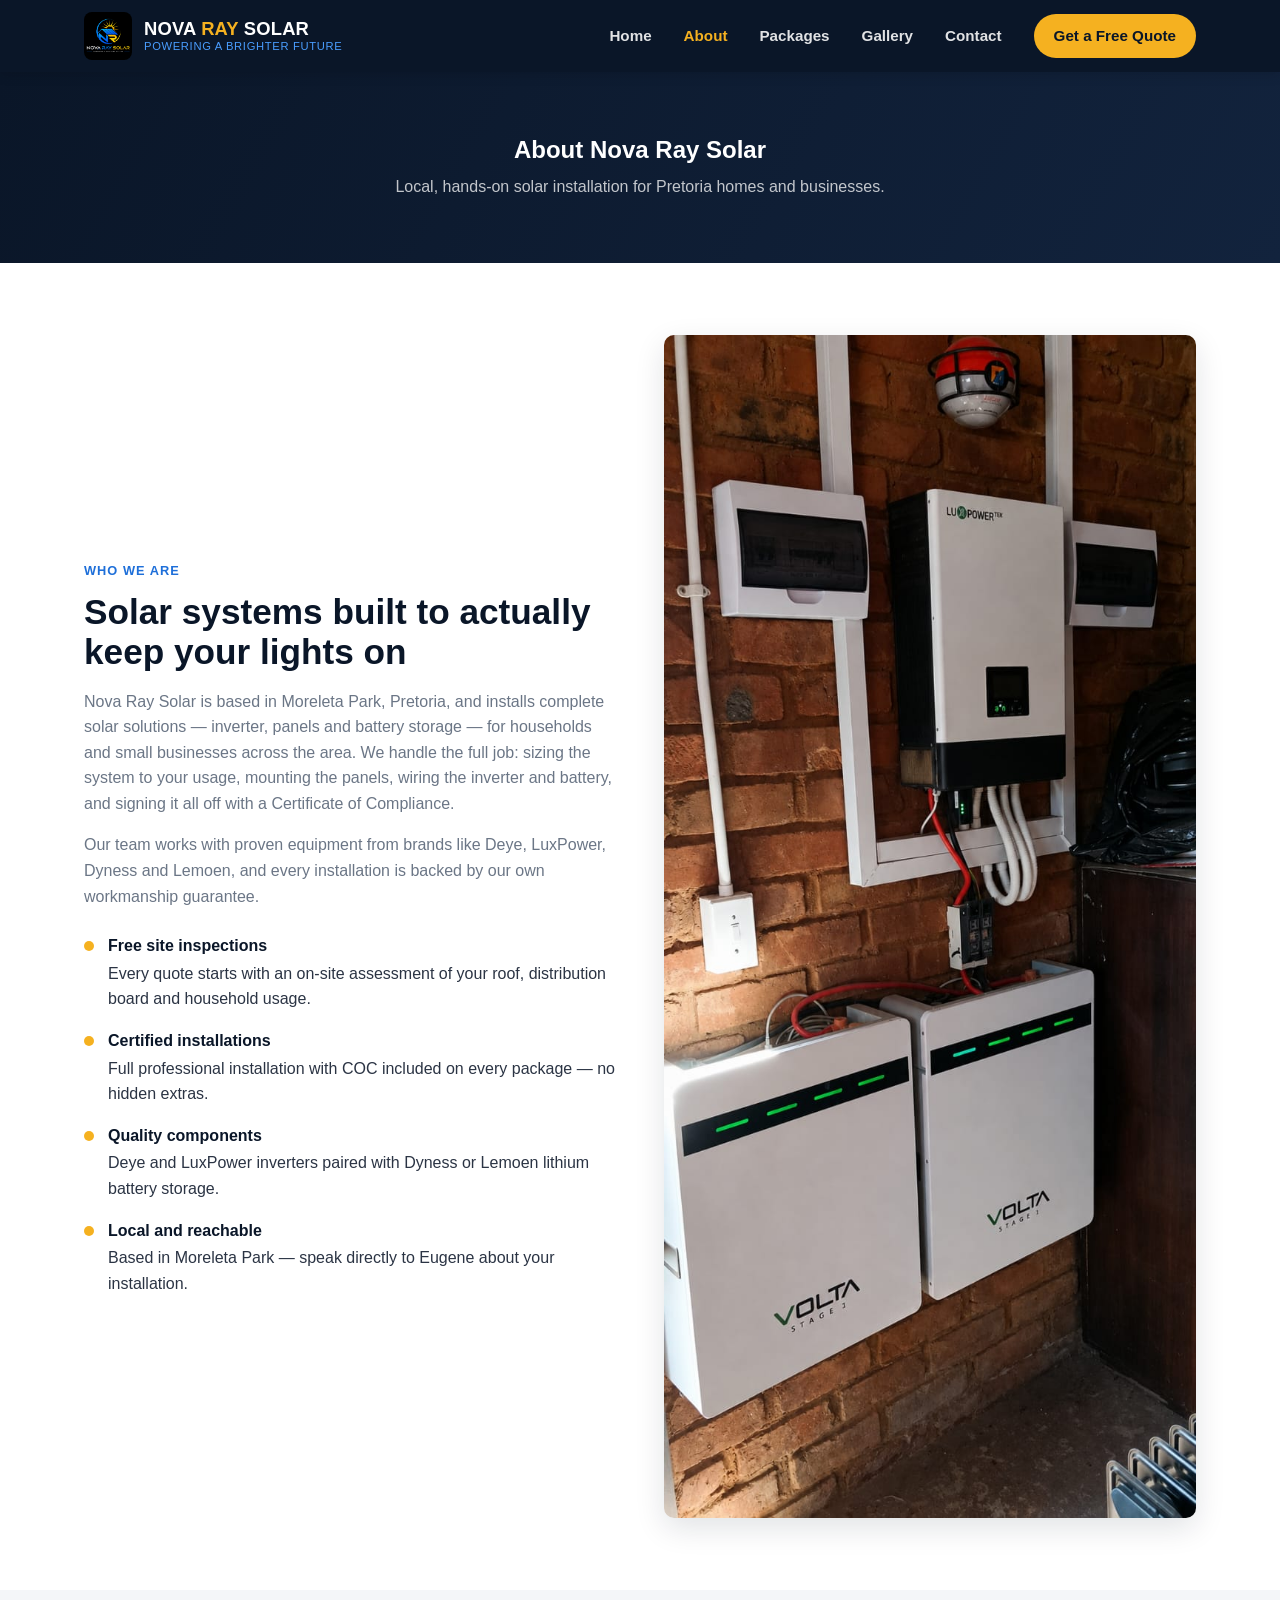
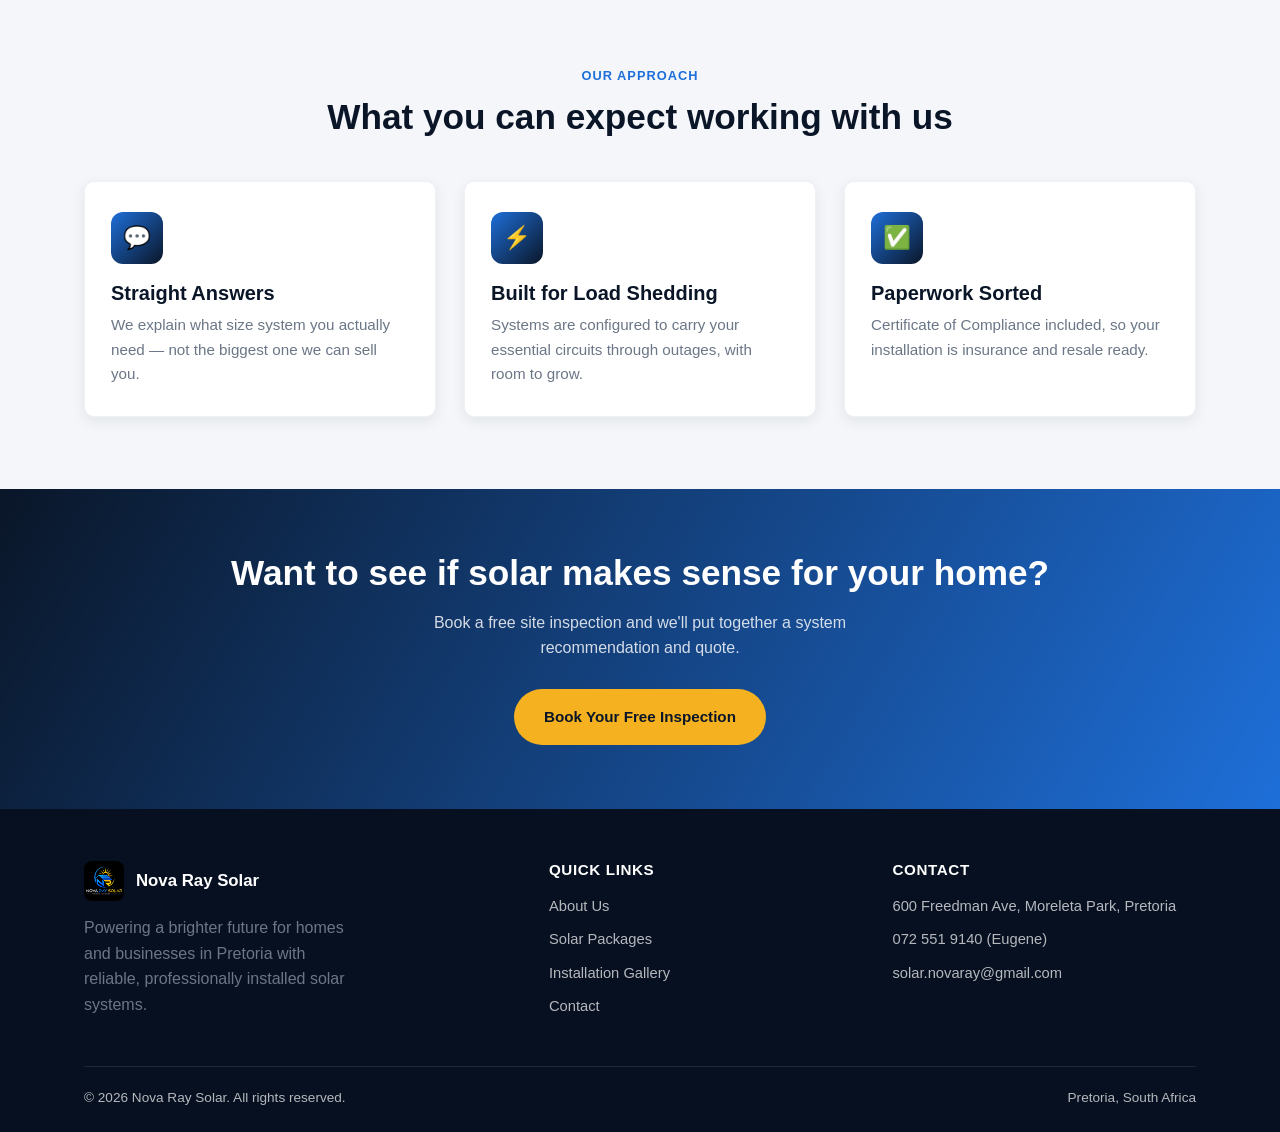
==== about.html @ 670e58b6 "Initial site build for Nova Ray Solar" ====
<!DOCTYPE html>
<html lang="en">
<head>
<meta charset="UTF-8">
<meta name="viewport" content="width=device-width, initial-scale=1.0">
<title>About Us | Nova Ray Solar</title>
<meta name="description" content="Nova Ray Solar is a Pretoria-based solar installation company delivering complete, professionally fitted solar solutions with a Certificate of Compliance included.">
<link rel="stylesheet" href="css/styles.css">
</head>
<body>

<header class="site-header">
  <div class="container header-inner">
    <a href="index.html" class="brand">
      <img src="images/logo.jpeg" alt="Nova Ray Solar logo">
      <div class="brand-text">
        <span class="name">NOVA <span>RAY</span> SOLAR</span>
        <span class="tagline">Powering a Brighter Future</span>
      </div>
    </a>
    <nav class="nav-links">
      <a href="index.html">Home</a>
      <a href="about.html" class="active">About</a>
      <a href="packages.html">Packages</a>
      <a href="gallery.html">Gallery</a>
      <a href="contact.html">Contact</a>
      <a href="contact.html" class="nav-cta">Get a Free Quote</a>
    </nav>
    <button class="nav-toggle" aria-label="Toggle menu"><span></span><span></span><span></span></button>
  </div>
</header>

<section class="page-hero">
  <div class="container">
    <h1>About Nova Ray Solar</h1>
    <p>Local, hands-on solar installation for Pretoria homes and businesses.</p>
  </div>
</section>

<section class="section">
  <div class="container about-grid">
    <div>
      <span class="eyebrow">Who We Are</span>
      <h2>Solar systems built to actually keep your lights on</h2>
      <p>Nova Ray Solar is based in Moreleta Park, Pretoria, and installs complete solar solutions — inverter, panels and battery storage — for households and small businesses across the area. We handle the full job: sizing the system to your usage, mounting the panels, wiring the inverter and battery, and signing it all off with a Certificate of Compliance.</p>
      <p><!-- PLACEHOLDER: confirm exact founding year / years of combined installer experience for this paragraph --> Our team works with proven equipment from brands like Deye, LuxPower, Dyness and Lemoen, and every installation is backed by our own workmanship guarantee.</p>
      <ul class="value-list">
        <li>
          <span class="dot"></span>
          <div><strong>Free site inspections</strong>Every quote starts with an on-site assessment of your roof, distribution board and household usage.</div>
        </li>
        <li>
          <span class="dot"></span>
          <div><strong>Certified installations</strong>Full professional installation with COC included on every package — no hidden extras.</div>
        </li>
        <li>
          <span class="dot"></span>
          <div><strong>Quality components</strong>Deye and LuxPower inverters paired with Dyness or Lemoen lithium battery storage.</div>
        </li>
        <li>
          <span class="dot"></span>
          <div><strong>Local and reachable</strong>Based in Moreleta Park — speak directly to Eugene about your installation.</div>
        </li>
      </ul>
    </div>
    <div>
      <img src="images/gallery/install-13.jpeg" alt="Inverter and Volta battery installation by Nova Ray Solar">
    </div>
  </div>
</section>

<section class="section section-alt">
  <div class="container">
    <div class="section-head">
      <span class="eyebrow">Our Approach</span>
      <h2>What you can expect working with us</h2>
    </div>
    <div class="feature-grid">
      <div class="feature-card">
        <div class="feature-icon">&#128172;</div>
        <h3>Straight Answers</h3>
        <p>We explain what size system you actually need — not the biggest one we can sell you.</p>
      </div>
      <div class="feature-card">
        <div class="feature-icon">&#9889;</div>
        <h3>Built for Load Shedding</h3>
        <p>Systems are configured to carry your essential circuits through outages, with room to grow.</p>
      </div>
      <div class="feature-card">
        <div class="feature-icon">&#9989;</div>
        <h3>Paperwork Sorted</h3>
        <p>Certificate of Compliance included, so your installation is insurance and resale ready.</p>
      </div>
    </div>
  </div>
</section>

<section class="cta-band">
  <div class="container">
    <h2>Want to see if solar makes sense for your home?</h2>
    <p>Book a free site inspection and we'll put together a system recommendation and quote.</p>
    <a href="contact.html" class="btn btn-primary">Book Your Free Inspection</a>
  </div>
</section>

<footer class="site-footer">
  <div class="container">
    <div class="footer-grid">
      <div>
        <div class="footer-brand">
          <img src="images/logo.jpeg" alt="Nova Ray Solar logo">
          <span>Nova Ray Solar</span>
        </div>
        <p style="max-width:280px;">Powering a brighter future for homes and businesses in Pretoria with reliable, professionally installed solar systems.</p>
      </div>
      <div>
        <h4>Quick Links</h4>
        <ul>
          <li><a href="about.html">About Us</a></li>
          <li><a href="packages.html">Solar Packages</a></li>
          <li><a href="gallery.html">Installation Gallery</a></li>
          <li><a href="contact.html">Contact</a></li>
        </ul>
      </div>
      <div>
        <h4>Contact</h4>
        <ul>
          <li>600 Freedman Ave, Moreleta Park, Pretoria</li>
          <li><a href="tel:+27725519140">072 551 9140 (Eugene)</a></li>
          <li><a href="mailto:solar.novaray@gmail.com">solar.novaray@gmail.com</a></li>
        </ul>
      </div>
    </div>
    <div class="footer-bottom">
      <span>&copy; <span id="year"></span> Nova Ray Solar. All rights reserved.</span>
      <span>Pretoria, South Africa</span>
    </div>
  </div>
</footer>

<script src="js/main.js"></script>
</body>
</html>
---- css/styles.css ----
/* Nova Ray Solar — site styles */

:root {
  --navy: #0a1628;
  --navy-light: #12233d;
  --blue: #1e6fd9;
  --blue-light: #4a9eff;
  --gold: #f5b120;
  --white: #ffffff;
  --gray-light: #f4f6f9;
  --gray: #6b7686;
  --gray-dark: #2b3444;
  --radius: 10px;
  --shadow: 0 10px 30px rgba(10, 22, 40, 0.12);
  --shadow-sm: 0 4px 14px rgba(10, 22, 40, 0.08);
}

* { box-sizing: border-box; }

html { scroll-behavior: smooth; }

body {
  margin: 0;
  font-family: "Segoe UI", -apple-system, BlinkMacSystemFont, Roboto, Helvetica, Arial, sans-serif;
  color: var(--gray-dark);
  background: var(--white);
  line-height: 1.6;
}

img { max-width: 100%; display: block; }

a { color: inherit; text-decoration: none; }

.container {
  max-width: 1160px;
  margin: 0 auto;
  padding: 0 24px;
}

h1, h2, h3, h4 {
  font-family: "Segoe UI", Roboto, Helvetica, Arial, sans-serif;
  font-weight: 800;
  line-height: 1.15;
  color: var(--navy);
  margin: 0 0 16px;
}

h2 { font-size: clamp(1.6rem, 3vw, 2.2rem); }
h3 { font-size: 1.25rem; }

p { margin: 0 0 16px; color: var(--gray); }

.section { padding: 72px 0; }
.section-alt { background: var(--gray-light); }

.eyebrow {
  display: inline-block;
  font-size: 0.8rem;
  font-weight: 700;
  letter-spacing: 0.08em;
  text-transform: uppercase;
  color: var(--blue);
  margin-bottom: 10px;
}

.section-head {
  max-width: 640px;
  margin: 0 auto 44px;
  text-align: center;
}

.section-head p { margin: 0; }

/* Buttons */
.btn {
  display: inline-flex;
  align-items: center;
  gap: 8px;
  padding: 14px 28px;
  border-radius: 999px;
  font-weight: 700;
  font-size: 0.95rem;
  border: 2px solid transparent;
  cursor: pointer;
  transition: transform 0.15s ease, box-shadow 0.15s ease, background 0.15s ease;
}

.btn-primary {
  background: var(--gold);
  color: var(--navy);
}
.btn-primary:hover { transform: translateY(-2px); box-shadow: 0 8px 20px rgba(245, 177, 32, 0.4); }

.btn-outline {
  background: transparent;
  border-color: rgba(255, 255, 255, 0.5);
  color: var(--white);
}
.btn-outline:hover { background: rgba(255, 255, 255, 0.12); }

.btn-dark-outline {
  background: transparent;
  border-color: var(--navy);
  color: var(--navy);
}
.btn-dark-outline:hover { background: var(--navy); color: var(--white); }

/* Header */
.site-header {
  position: sticky;
  top: 0;
  z-index: 100;
  background: var(--navy);
  box-shadow: 0 2px 12px rgba(0, 0, 0, 0.15);
}

.header-inner {
  display: flex;
  align-items: center;
  justify-content: space-between;
  padding: 12px 24px;
}

.brand {
  display: flex;
  align-items: center;
  gap: 12px;
}

.brand img {
  height: 48px;
  width: 48px;
  border-radius: 8px;
  object-fit: cover;
}

.brand-text {
  display: flex;
  flex-direction: column;
  line-height: 1.2;
}

.brand-text .name {
  font-weight: 800;
  font-size: 1.15rem;
  color: var(--white);
  letter-spacing: 0.01em;
}

.brand-text .name span { color: var(--gold); }

.brand-text .tagline {
  font-size: 0.7rem;
  letter-spacing: 0.06em;
  text-transform: uppercase;
  color: var(--blue-light);
}

.nav-links {
  display: flex;
  align-items: center;
  gap: 32px;
}

.nav-links a {
  color: var(--white);
  font-weight: 600;
  font-size: 0.95rem;
  opacity: 0.88;
  transition: opacity 0.15s ease, color 0.15s ease;
}

.nav-links a:hover,
.nav-links a.active { opacity: 1; color: var(--gold); }

.nav-cta {
  background: var(--gold);
  color: var(--navy) !important;
  padding: 10px 20px;
  border-radius: 999px;
  opacity: 1 !important;
}
.nav-cta:hover { color: var(--navy) !important; filter: brightness(1.05); }

.nav-toggle {
  display: none;
  flex-direction: column;
  gap: 5px;
  background: none;
  border: none;
  cursor: pointer;
  padding: 6px;
}
.nav-toggle span {
  width: 26px;
  height: 3px;
  background: var(--white);
  border-radius: 2px;
}

/* Hero */
.hero {
  background:
    linear-gradient(120deg, rgba(10, 22, 40, 0.92), rgba(10, 22, 40, 0.75)),
    linear-gradient(120deg, var(--navy), var(--navy-light));
  color: var(--white);
  padding: 90px 0 100px;
  position: relative;
  overflow: hidden;
}

.hero::after {
  content: "";
  position: absolute;
  right: -120px;
  top: -120px;
  width: 420px;
  height: 420px;
  background: radial-gradient(circle, rgba(245, 177, 32, 0.25), transparent 70%);
  border-radius: 50%;
}

.hero-inner {
  display: grid;
  grid-template-columns: 1.1fr 0.9fr;
  gap: 48px;
  align-items: center;
  position: relative;
}

.hero-eyebrow {
  display: inline-block;
  background: rgba(245, 177, 32, 0.15);
  border: 1px solid rgba(245, 177, 32, 0.4);
  color: var(--gold);
  padding: 6px 14px;
  border-radius: 999px;
  font-size: 0.78rem;
  font-weight: 700;
  letter-spacing: 0.06em;
  text-transform: uppercase;
  margin-bottom: 18px;
}

.hero h1 {
  color: var(--white);
  font-size: clamp(2.1rem, 4.2vw, 3.1rem);
  margin-bottom: 18px;
}

.hero h1 span { color: var(--gold); }

.hero p.lead {
  color: rgba(255, 255, 255, 0.82);
  font-size: 1.08rem;
  max-width: 480px;
}

.hero-actions {
  display: flex;
  gap: 16px;
  flex-wrap: wrap;
  margin-top: 8px;
}

.hero-photo {
  border-radius: var(--radius);
  overflow: hidden;
  box-shadow: var(--shadow);
  border: 4px solid rgba(255, 255, 255, 0.08);
}

.hero-stats {
  display: grid;
  grid-template-columns: repeat(3, 1fr);
  gap: 20px;
  margin-top: 48px;
  padding-top: 32px;
  border-top: 1px solid rgba(255, 255, 255, 0.15);
}

.hero-stats .stat-num {
  font-size: 1.8rem;
  font-weight: 800;
  color: var(--gold);
}

.hero-stats .stat-label {
  font-size: 0.82rem;
  color: rgba(255, 255, 255, 0.7);
  text-transform: uppercase;
  letter-spacing: 0.04em;
}

/* Feature grid */
.feature-grid {
  display: grid;
  grid-template-columns: repeat(3, 1fr);
  gap: 28px;
}

.feature-card {
  background: var(--white);
  border-radius: var(--radius);
  padding: 30px 26px;
  box-shadow: var(--shadow-sm);
  border: 1px solid #eef1f5;
}

.feature-icon {
  width: 52px;
  height: 52px;
  border-radius: 12px;
  background: linear-gradient(135deg, var(--blue), var(--navy));
  display: flex;
  align-items: center;
  justify-content: center;
  margin-bottom: 18px;
  color: var(--gold);
  font-size: 1.4rem;
}

.feature-card h3 { margin-bottom: 8px; }
.feature-card p { margin: 0; font-size: 0.95rem; }

/* Package cards */
.package-grid {
  display: grid;
  grid-template-columns: repeat(auto-fit, minmax(280px, 1fr));
  gap: 26px;
}

.package-card {
  background: var(--navy);
  color: var(--white);
  border-radius: var(--radius);
  padding: 32px 28px;
  box-shadow: var(--shadow);
  display: flex;
  flex-direction: column;
  position: relative;
  border: 1px solid rgba(255, 255, 255, 0.06);
}

.package-card.featured {
  border: 2px solid var(--gold);
}

.package-card.featured::before {
  content: "Most Popular";
  position: absolute;
  top: -13px;
  left: 28px;
  background: var(--gold);
  color: var(--navy);
  font-size: 0.7rem;
  font-weight: 800;
  letter-spacing: 0.04em;
  text-transform: uppercase;
  padding: 5px 12px;
  border-radius: 999px;
}

.package-name {
  font-size: 0.85rem;
  font-weight: 700;
  color: var(--blue-light);
  text-transform: uppercase;
  letter-spacing: 0.04em;
  margin-bottom: 6px;
}

.package-price {
  font-size: 2.1rem;
  font-weight: 800;
  color: var(--gold);
  margin-bottom: 4px;
}

.package-price small {
  font-size: 0.9rem;
  color: rgba(255, 255, 255, 0.6);
  font-weight: 600;
}

.package-sub {
  color: rgba(255, 255, 255, 0.65);
  font-size: 0.88rem;
  margin-bottom: 22px;
}

.package-list {
  list-style: none;
  padding: 0;
  margin: 0 0 26px;
  flex-grow: 1;
}

.package-list li {
  display: flex;
  align-items: flex-start;
  gap: 10px;
  padding: 8px 0;
  font-size: 0.93rem;
  color: rgba(255, 255, 255, 0.88);
  border-bottom: 1px solid rgba(255, 255, 255, 0.06);
}

.package-list li:last-child { border-bottom: none; }

.package-list li::before {
  content: "\2713";
  color: var(--gold);
  font-weight: 800;
  flex-shrink: 0;
}

.package-card .btn {
  width: 100%;
  justify-content: center;
}

.package-note {
  text-align: center;
  color: var(--gray);
  font-size: 0.9rem;
  margin-top: 32px;
}

/* Process steps */
.steps {
  display: grid;
  grid-template-columns: repeat(4, 1fr);
  gap: 24px;
}

.step {
  text-align: center;
  padding: 8px;
}

.step-num {
  width: 44px;
  height: 44px;
  border-radius: 50%;
  background: var(--navy);
  color: var(--gold);
  font-weight: 800;
  display: flex;
  align-items: center;
  justify-content: center;
  margin: 0 auto 16px;
}

.step h3 { font-size: 1.05rem; margin-bottom: 6px; }
.step p { font-size: 0.9rem; margin: 0; }

/* Gallery */
.gallery-grid {
  display: grid;
  grid-template-columns: repeat(auto-fit, minmax(240px, 1fr));
  gap: 18px;
}

.gallery-grid figure {
  margin: 0;
  border-radius: var(--radius);
  overflow: hidden;
  box-shadow: var(--shadow-sm);
  aspect-ratio: 4 / 3;
}

.gallery-grid img {
  width: 100%;
  height: 100%;
  object-fit: cover;
  transition: transform 0.3s ease;
}

.gallery-grid figure:hover img { transform: scale(1.06); }

/* About */
.about-grid {
  display: grid;
  grid-template-columns: 1fr 1fr;
  gap: 48px;
  align-items: center;
}

.about-grid img {
  border-radius: var(--radius);
  box-shadow: var(--shadow);
}

.value-list {
  list-style: none;
  padding: 0;
  margin: 24px 0 0;
  display: grid;
  gap: 16px;
}

.value-list li {
  display: flex;
  gap: 14px;
  align-items: flex-start;
}

.value-list .dot {
  width: 10px;
  height: 10px;
  border-radius: 50%;
  background: var(--gold);
  margin-top: 8px;
  flex-shrink: 0;
}

.value-list strong { color: var(--navy); display: block; margin-bottom: 2px; }

/* Contact */
.contact-grid {
  display: grid;
  grid-template-columns: 1fr 1fr;
  gap: 48px;
}

.contact-card {
  background: var(--navy);
  color: var(--white);
  border-radius: var(--radius);
  padding: 40px 34px;
}

.contact-card h3 { color: var(--white); }

.contact-item {
  display: flex;
  gap: 14px;
  align-items: flex-start;
  margin-bottom: 22px;
}

.contact-item .icon {
  width: 40px;
  height: 40px;
  border-radius: 10px;
  background: rgba(245, 177, 32, 0.15);
  color: var(--gold);
  display: flex;
  align-items: center;
  justify-content: center;
  flex-shrink: 0;
}

.contact-item a,
.contact-item span { color: rgba(255, 255, 255, 0.88); }

.contact-item strong { display: block; color: var(--white); margin-bottom: 2px; }

form {
  display: grid;
  gap: 16px;
}

.form-row {
  display: grid;
  grid-template-columns: 1fr 1fr;
  gap: 16px;
}

label {
  font-size: 0.85rem;
  font-weight: 700;
  color: var(--navy);
  margin-bottom: 6px;
  display: block;
}

input, select, textarea {
  width: 100%;
  padding: 12px 14px;
  border-radius: 8px;
  border: 1.5px solid #dde3ea;
  font-size: 0.95rem;
  font-family: inherit;
  color: var(--gray-dark);
}

input:focus, select:focus, textarea:focus {
  outline: none;
  border-color: var(--blue);
}

textarea { resize: vertical; min-height: 120px; }

.form-note {
  font-size: 0.82rem;
  color: var(--gray);
  margin: 0;
}

/* CTA band */
.cta-band {
  background: linear-gradient(120deg, var(--navy), var(--blue));
  color: var(--white);
  text-align: center;
  padding: 64px 0;
}

.cta-band h2 { color: var(--white); }
.cta-band p { color: rgba(255, 255, 255, 0.82); max-width: 520px; margin: 0 auto 28px; }

/* Footer */
.site-footer {
  background: #071021;
  color: rgba(255, 255, 255, 0.7);
  padding: 52px 0 24px;
}

.footer-grid {
  display: grid;
  grid-template-columns: 1.4fr 1fr 1fr;
  gap: 40px;
  padding-bottom: 32px;
  border-bottom: 1px solid rgba(255, 255, 255, 0.1);
}

.footer-brand { display: flex; gap: 12px; align-items: center; margin-bottom: 14px; }
.footer-brand img { height: 40px; width: 40px; border-radius: 8px; }
.footer-brand span { font-weight: 800; color: var(--white); font-size: 1.05rem; }

.site-footer h4 {
  color: var(--white);
  font-size: 0.95rem;
  text-transform: uppercase;
  letter-spacing: 0.04em;
  margin-bottom: 16px;
}

.site-footer ul { list-style: none; padding: 0; margin: 0; }
.site-footer li { margin-bottom: 10px; font-size: 0.92rem; }
.site-footer a:hover { color: var(--gold); }

.footer-bottom {
  padding-top: 20px;
  display: flex;
  justify-content: space-between;
  flex-wrap: wrap;
  gap: 10px;
  font-size: 0.85rem;
}

/* Page hero (inner pages) */
.page-hero {
  background: linear-gradient(120deg, var(--navy), var(--navy-light));
  color: var(--white);
  padding: 64px 0;
  text-align: center;
}
.page-hero h1 { color: var(--white); margin-bottom: 10px; }
.page-hero p { color: rgba(255, 255, 255, 0.75); max-width: 560px; margin: 0 auto; }

/* Responsive */
@media (max-width: 900px) {
  .hero-inner, .about-grid, .contact-grid { grid-template-columns: 1fr; }
  .feature-grid { grid-template-columns: 1fr 1fr; }
  .steps { grid-template-columns: 1fr 1fr; }
  .footer-grid { grid-template-columns: 1fr 1fr; }
  .hero-photo { order: -1; }
}

@media (max-width: 700px) {
  .nav-links {
    position: absolute;
    top: 100%;
    left: 0;
    right: 0;
    background: var(--navy);
    flex-direction: column;
    align-items: flex-start;
    padding: 20px 24px 28px;
    gap: 18px;
    display: none;
    box-shadow: var(--shadow);
  }
  .nav-links.open { display: flex; }
  .nav-toggle { display: flex; }
  .feature-grid { grid-template-columns: 1fr; }
  .steps { grid-template-columns: 1fr; }
  .footer-grid { grid-template-columns: 1fr; }
  .hero-stats { grid-template-columns: 1fr; gap: 14px; }
  .form-row { grid-template-columns: 1fr; }
}
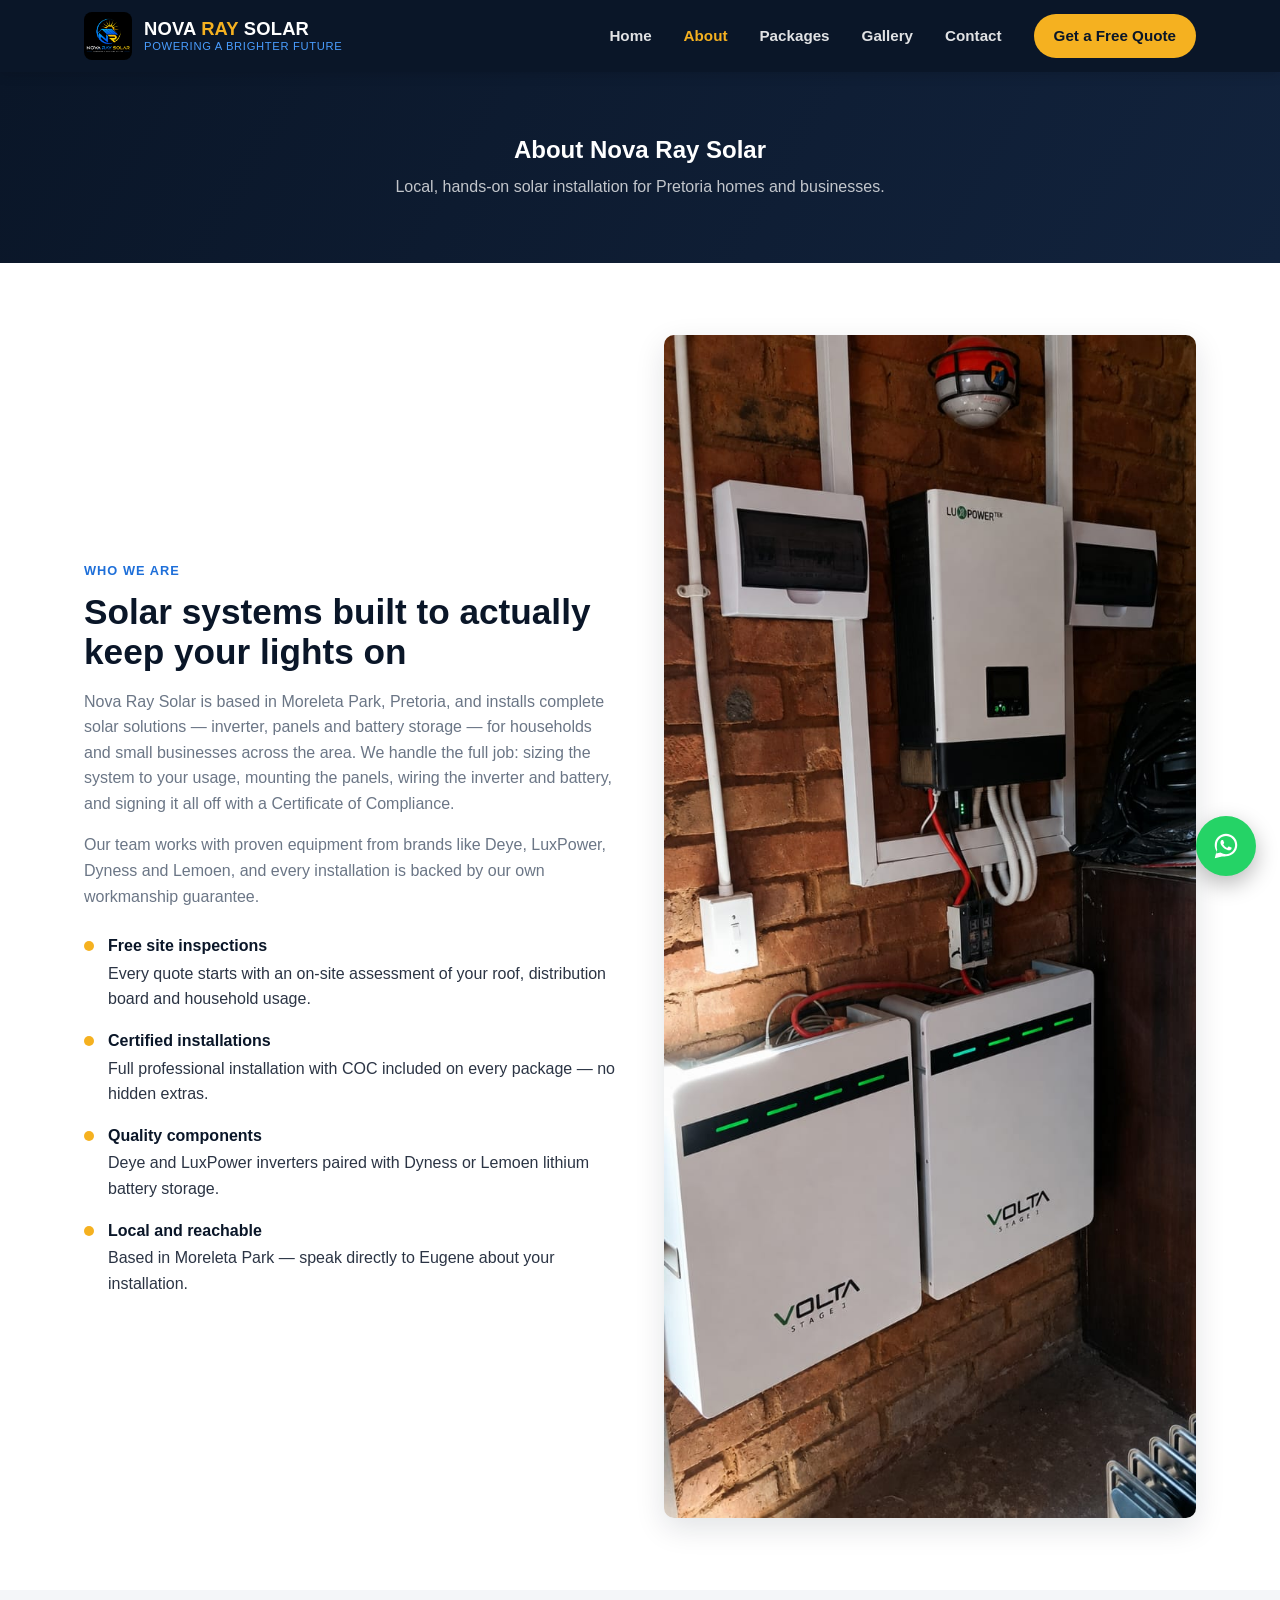
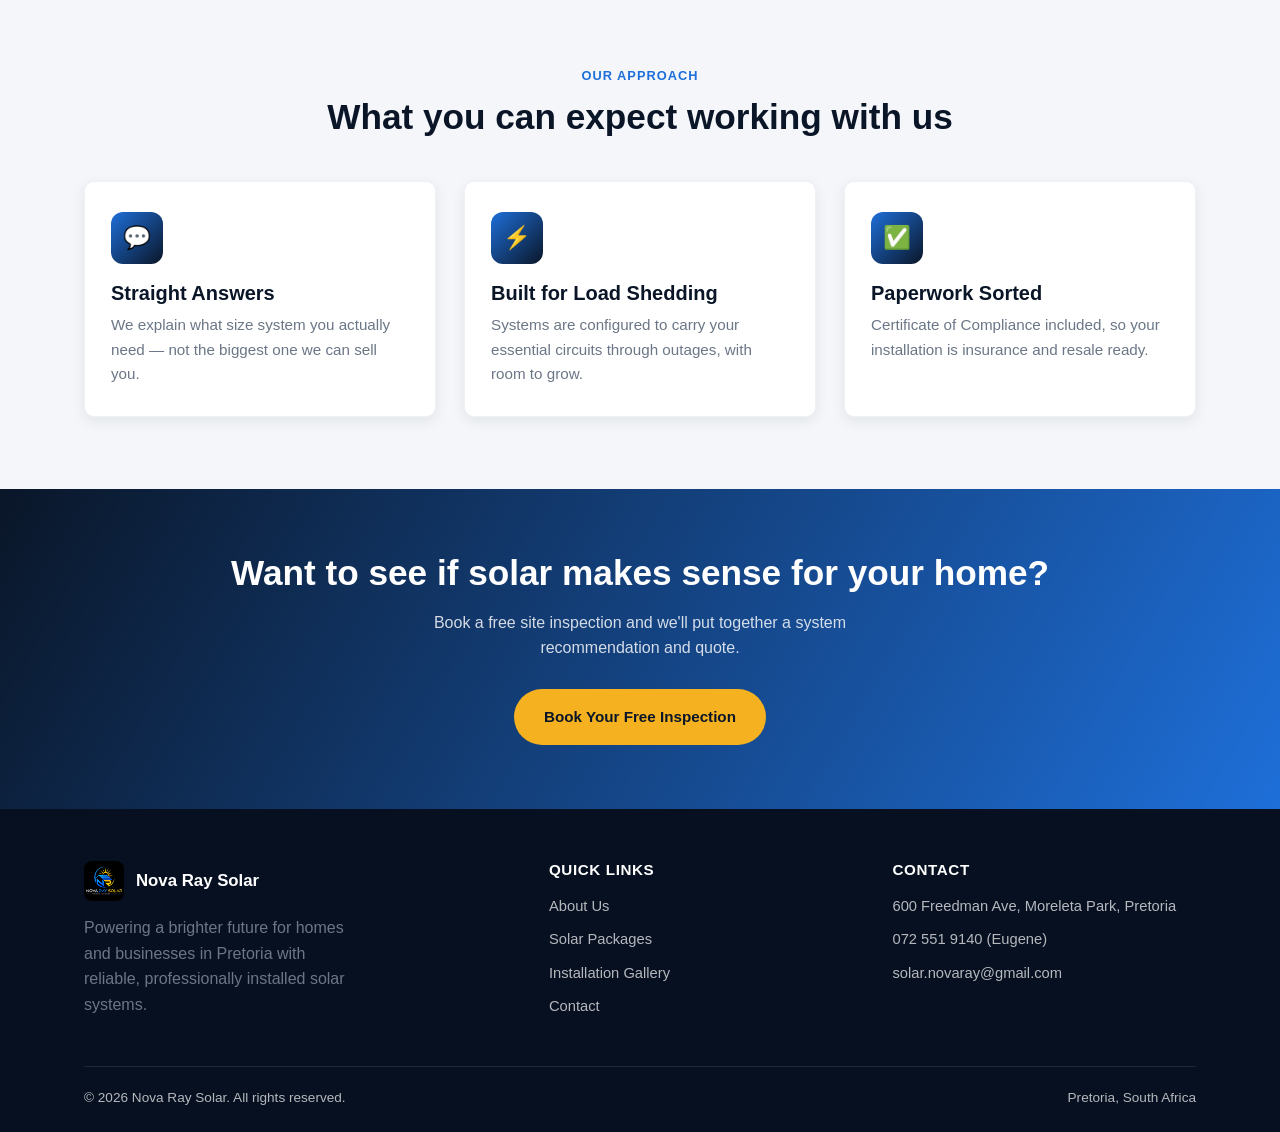
==== commit e9f4e7d9: "Add WhatsApp floating button and package pamphlet images" ====
--- a/about.html
+++ b/about.html
@@ -138,6 +138,10 @@
   </div>
 </footer>
 
+<a href="https://wa.me/27725519140?text=Hi%20Nova%20Ray%20Solar%2C%20I%27d%20like%20to%20find%20out%20more%20about%20your%20solar%20packages." class="whatsapp-float" target="_blank" rel="noopener" aria-label="Chat with us on WhatsApp">
+  <svg viewBox="0 0 32 32" fill="white" xmlns="http://www.w3.org/2000/svg"><path d="M16.004 3C9.376 3 4 8.373 4 15c0 2.386.7 4.605 1.907 6.47L4 29l7.72-1.87A11.9 11.9 0 0 0 16.004 27C22.63 27 28 21.627 28 15S22.63 3 16.004 3zm0 21.7c-1.99 0-3.87-.55-5.47-1.5l-.39-.23-4.58 1.11 1.13-4.46-.25-.4A9.6 9.6 0 0 1 6.3 15c0-5.36 4.35-9.7 9.7-9.7 5.36 0 9.7 4.34 9.7 9.7 0 5.35-4.34 9.7-9.7 9.7zm5.32-7.26c-.29-.15-1.72-.85-1.99-.95-.27-.1-.46-.15-.66.15-.2.29-.76.95-.93 1.15-.17.2-.34.22-.63.07-.29-.15-1.22-.45-2.33-1.44-.86-.77-1.44-1.72-1.61-2.01-.17-.29-.02-.45.13-.6.13-.13.29-.34.44-.51.15-.17.2-.29.29-.49.1-.2.05-.37-.02-.51-.07-.15-.66-1.59-.9-2.18-.24-.57-.48-.49-.66-.5h-.56c-.2 0-.51.07-.78.37-.27.29-1.02 1-1.02 2.43 0 1.43 1.05 2.82 1.19 3.01.15.2 2.06 3.14 5 4.4.7.3 1.24.48 1.67.62.7.22 1.34.19 1.84.12.56-.08 1.72-.7 1.96-1.38.24-.68.24-1.26.17-1.38-.07-.12-.26-.2-.55-.35z"/></svg>
+</a>
+
 <script src="js/main.js"></script>
 </body>
 </html>
--- a/css/styles.css
+++ b/css/styles.css
@@ -346,6 +346,15 @@
   border: 2px solid var(--gold);
 }
 
+.package-photo {
+  margin: -32px -28px 22px;
+  border-radius: var(--radius) var(--radius) 0 0;
+  overflow: hidden;
+  line-height: 0;
+}
+
+.package-photo img { width: 100%; height: auto; }
+
 .package-card.featured::before {
   content: "Most Popular";
   position: absolute;
@@ -659,6 +668,40 @@
 }
 .page-hero h1 { color: var(--white); margin-bottom: 10px; }
 .page-hero p { color: rgba(255, 255, 255, 0.75); max-width: 560px; margin: 0 auto; }
+
+/* WhatsApp floating button */
+.whatsapp-float {
+  position: fixed;
+  right: 24px;
+  bottom: 24px;
+  z-index: 200;
+  width: 60px;
+  height: 60px;
+  border-radius: 50%;
+  background: #25d366;
+  display: flex;
+  align-items: center;
+  justify-content: center;
+  box-shadow: 0 8px 22px rgba(0, 0, 0, 0.28);
+  transition: transform 0.15s ease, box-shadow 0.15s ease;
+}
+
+.whatsapp-float:hover {
+  transform: translateY(-3px) scale(1.05);
+  box-shadow: 0 12px 26px rgba(0, 0, 0, 0.32);
+}
+
+.whatsapp-float svg { width: 30px; height: 30px; }
+
+@media (max-width: 700px) {
+  .whatsapp-float {
+    right: 16px;
+    bottom: 16px;
+    width: 54px;
+    height: 54px;
+  }
+  .whatsapp-float svg { width: 27px; height: 27px; }
+}
 
 /* Responsive */
 @media (max-width: 900px) {
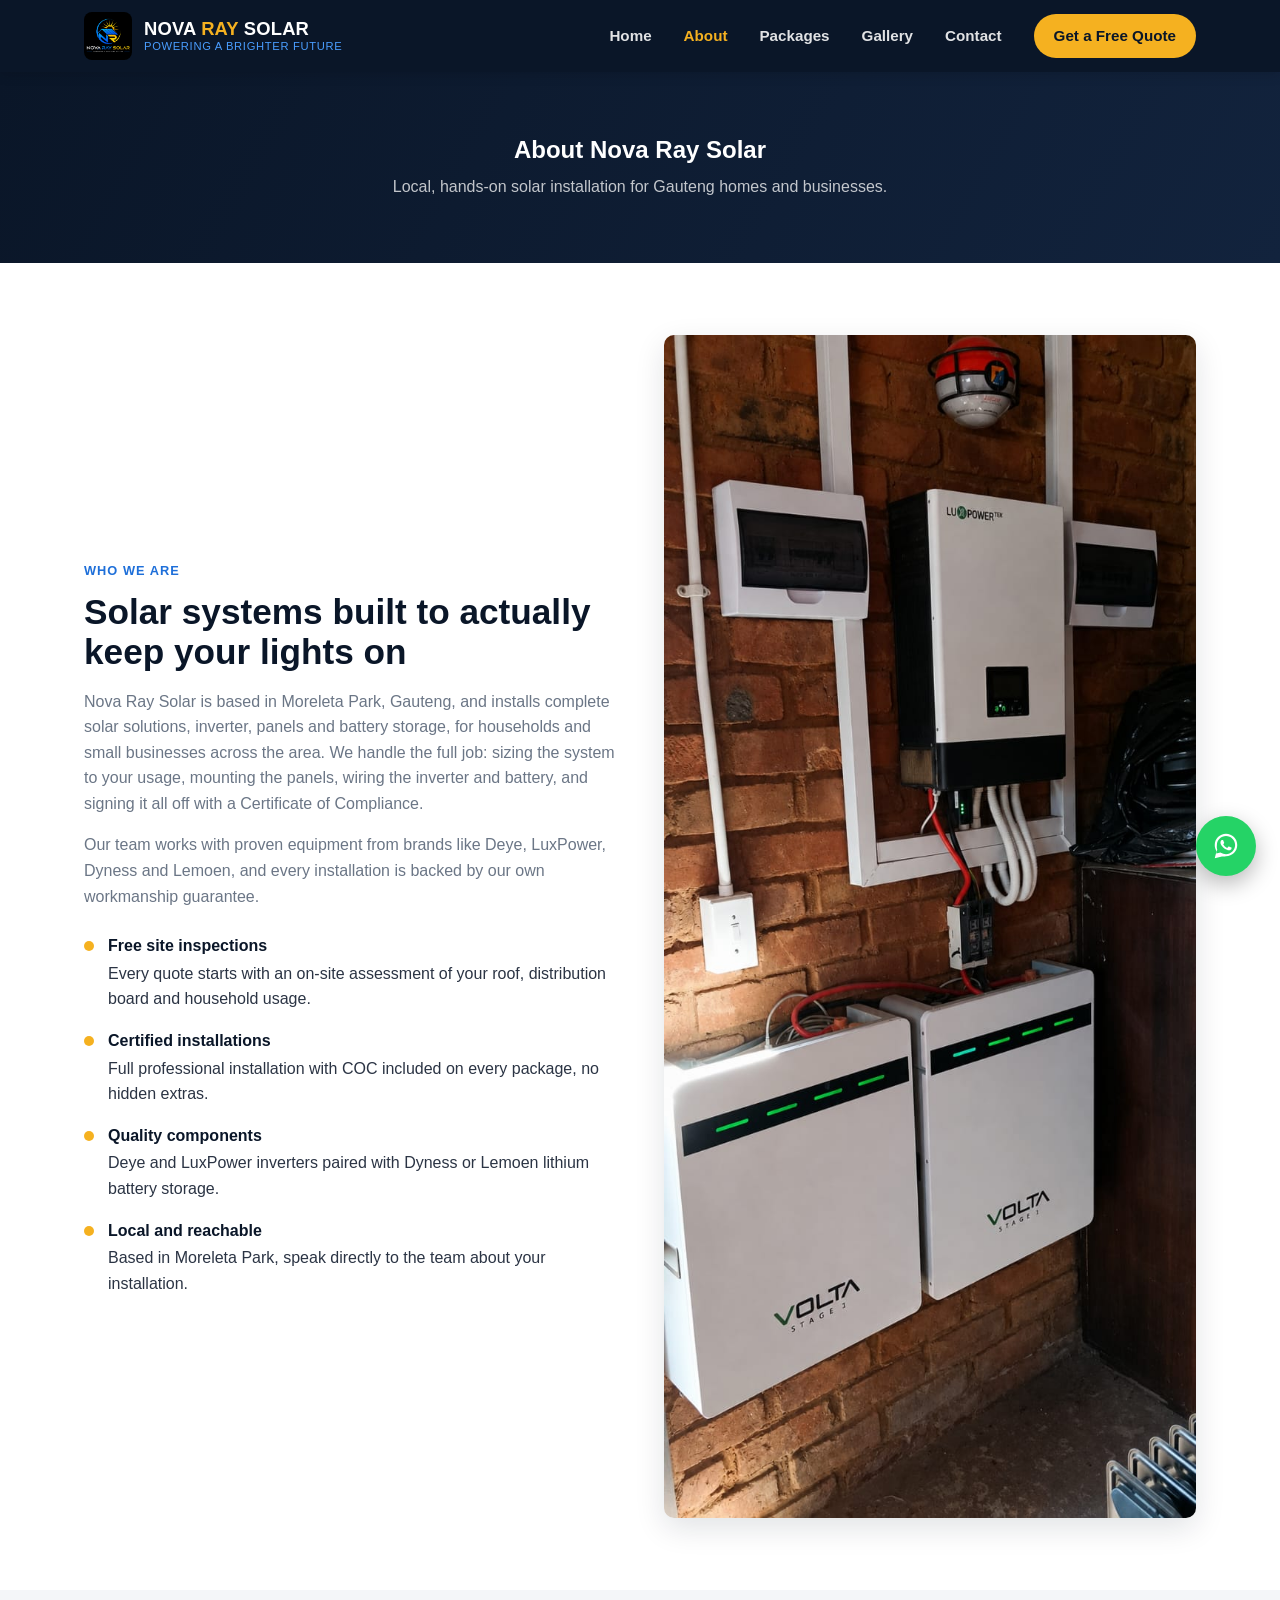
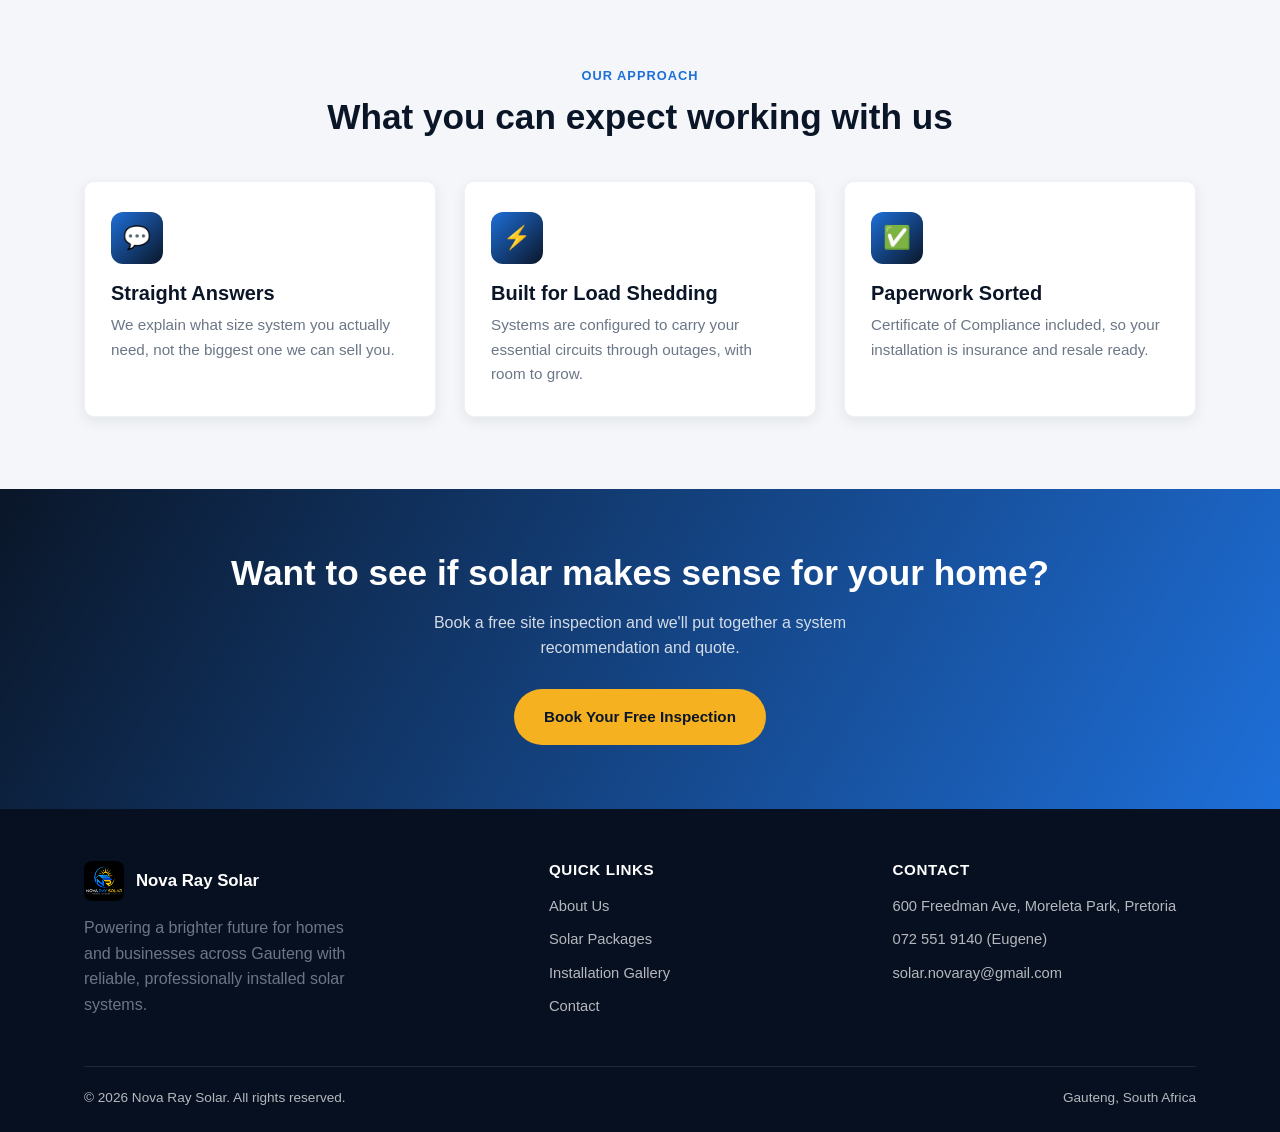
==== commit 179da7d2: "Rebrand service area to Gauteng, rename packages by kW size, add customer service card and price mat" ====
--- a/about.html
+++ b/about.html
@@ -4,7 +4,7 @@
 <meta charset="UTF-8">
 <meta name="viewport" content="width=device-width, initial-scale=1.0">
 <title>About Us | Nova Ray Solar</title>
-<meta name="description" content="Nova Ray Solar is a Pretoria-based solar installation company delivering complete, professionally fitted solar solutions with a Certificate of Compliance included.">
+<meta name="description" content="Nova Ray Solar is a Gauteng-based solar installation company delivering complete, professionally fitted solar solutions with a Certificate of Compliance included.">
 <link rel="stylesheet" href="css/styles.css">
 </head>
 <body>
@@ -33,7 +33,7 @@
 <section class="page-hero">
   <div class="container">
     <h1>About Nova Ray Solar</h1>
-    <p>Local, hands-on solar installation for Pretoria homes and businesses.</p>
+    <p>Local, hands-on solar installation for Gauteng homes and businesses.</p>
   </div>
 </section>
 
@@ -42,7 +42,7 @@
     <div>
       <span class="eyebrow">Who We Are</span>
       <h2>Solar systems built to actually keep your lights on</h2>
-      <p>Nova Ray Solar is based in Moreleta Park, Pretoria, and installs complete solar solutions — inverter, panels and battery storage — for households and small businesses across the area. We handle the full job: sizing the system to your usage, mounting the panels, wiring the inverter and battery, and signing it all off with a Certificate of Compliance.</p>
+      <p>Nova Ray Solar is based in Moreleta Park, Gauteng, and installs complete solar solutions, inverter, panels and battery storage, for households and small businesses across the area. We handle the full job: sizing the system to your usage, mounting the panels, wiring the inverter and battery, and signing it all off with a Certificate of Compliance.</p>
       <p><!-- PLACEHOLDER: confirm exact founding year / years of combined installer experience for this paragraph --> Our team works with proven equipment from brands like Deye, LuxPower, Dyness and Lemoen, and every installation is backed by our own workmanship guarantee.</p>
       <ul class="value-list">
         <li>
@@ -51,7 +51,7 @@
         </li>
         <li>
           <span class="dot"></span>
-          <div><strong>Certified installations</strong>Full professional installation with COC included on every package — no hidden extras.</div>
+          <div><strong>Certified installations</strong>Full professional installation with COC included on every package, no hidden extras.</div>
         </li>
         <li>
           <span class="dot"></span>
@@ -59,7 +59,7 @@
         </li>
         <li>
           <span class="dot"></span>
-          <div><strong>Local and reachable</strong>Based in Moreleta Park — speak directly to Eugene about your installation.</div>
+          <div><strong>Local and reachable</strong>Based in Moreleta Park, speak directly to the team about your installation.</div>
         </li>
       </ul>
     </div>
@@ -79,7 +79,7 @@
       <div class="feature-card">
         <div class="feature-icon">&#128172;</div>
         <h3>Straight Answers</h3>
-        <p>We explain what size system you actually need — not the biggest one we can sell you.</p>
+        <p>We explain what size system you actually need, not the biggest one we can sell you.</p>
       </div>
       <div class="feature-card">
         <div class="feature-icon">&#9889;</div>
@@ -111,7 +111,7 @@
           <img src="images/logo.jpeg" alt="Nova Ray Solar logo">
           <span>Nova Ray Solar</span>
         </div>
-        <p style="max-width:280px;">Powering a brighter future for homes and businesses in Pretoria with reliable, professionally installed solar systems.</p>
+        <p style="max-width:280px;">Powering a brighter future for homes and businesses across Gauteng with reliable, professionally installed solar systems.</p>
       </div>
       <div>
         <h4>Quick Links</h4>
@@ -133,7 +133,7 @@
     </div>
     <div class="footer-bottom">
       <span>&copy; <span id="year"></span> Nova Ray Solar. All rights reserved.</span>
-      <span>Pretoria, South Africa</span>
+      <span>Gauteng, South Africa</span>
     </div>
   </div>
 </footer>
--- a/css/styles.css
+++ b/css/styles.css
@@ -1,4 +1,4 @@
-/* Nova Ray Solar — site styles */
+/* Nova Ray Solar: site styles */
 
 :root {
   --navy: #0a1628;
@@ -299,6 +299,10 @@
   gap: 28px;
 }
 
+.feature-grid.feature-grid-4 {
+  grid-template-columns: repeat(4, 1fr);
+}
+
 .feature-card {
   background: var(--white);
   border-radius: var(--radius);
@@ -427,6 +431,19 @@
 .package-card .btn {
   width: 100%;
   justify-content: center;
+}
+
+.price-match-note {
+  margin: 14px 0 0;
+  padding: 10px 14px;
+  border-radius: 8px;
+  background: rgba(245, 177, 32, 0.1);
+  border: 1px solid rgba(245, 177, 32, 0.3);
+  color: var(--gold);
+  font-size: 0.82rem;
+  font-weight: 600;
+  text-align: center;
+  line-height: 1.4;
 }
 
 .package-note {
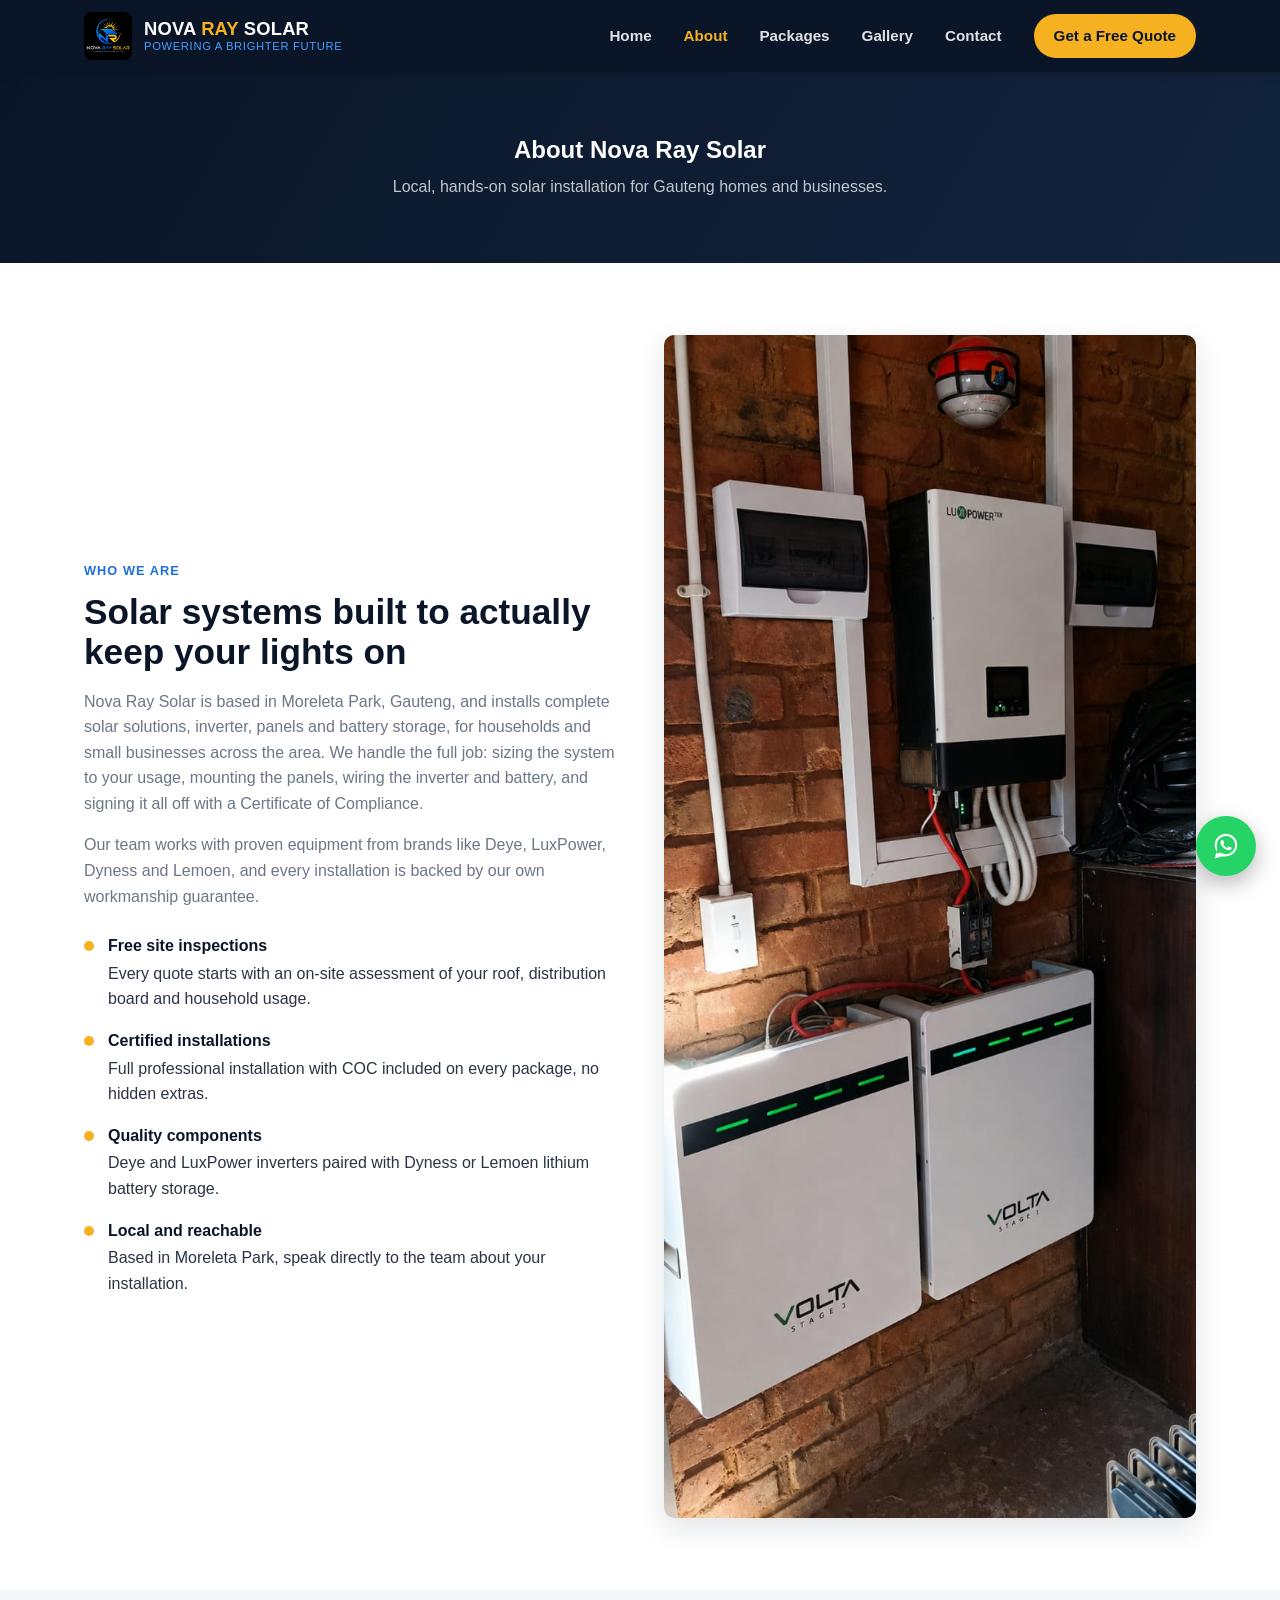
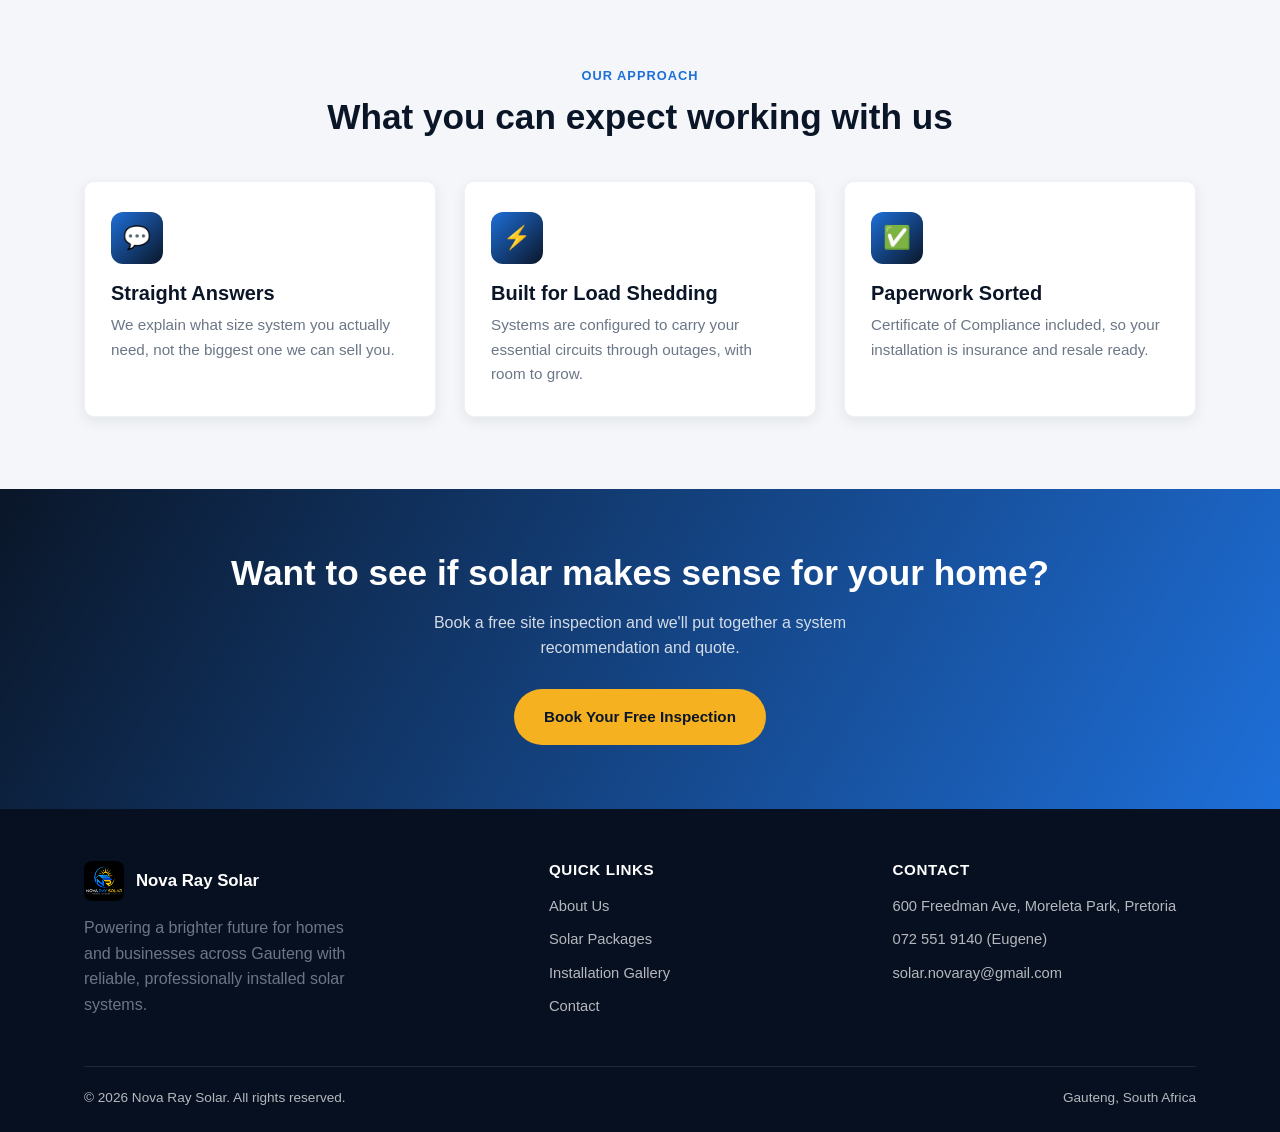
==== commit da404532: "Use clean URLs without .html Enable cleanUrls in vercel.json (old .html links redirect) and point al" ====
--- a/about.html
+++ b/about.html
@@ -5,13 +5,17 @@
 <meta name="viewport" content="width=device-width, initial-scale=1.0">
 <title>About Us | Nova Ray Solar</title>
 <meta name="description" content="Nova Ray Solar is a Gauteng-based solar installation company delivering complete, professionally fitted solar solutions with a Certificate of Compliance included.">
+<link rel="icon" href="images/favicon.ico" sizes="any">
+<link rel="icon" type="image/png" sizes="32x32" href="images/favicon-32x32.png">
+<link rel="icon" type="image/png" sizes="16x16" href="images/favicon-16x16.png">
+<link rel="apple-touch-icon" sizes="180x180" href="images/apple-touch-icon.png">
 <link rel="stylesheet" href="css/styles.css">
 </head>
 <body>
 
 <header class="site-header">
   <div class="container header-inner">
-    <a href="index.html" class="brand">
+    <a href="/" class="brand">
       <img src="images/logo.jpeg" alt="Nova Ray Solar logo">
       <div class="brand-text">
         <span class="name">NOVA <span>RAY</span> SOLAR</span>
@@ -19,12 +23,12 @@
       </div>
     </a>
     <nav class="nav-links">
-      <a href="index.html">Home</a>
-      <a href="about.html" class="active">About</a>
-      <a href="packages.html">Packages</a>
-      <a href="gallery.html">Gallery</a>
-      <a href="contact.html">Contact</a>
-      <a href="contact.html" class="nav-cta">Get a Free Quote</a>
+      <a href="/">Home</a>
+      <a href="/about" class="active">About</a>
+      <a href="/packages">Packages</a>
+      <a href="/gallery">Gallery</a>
+      <a href="/contact">Contact</a>
+      <a href="/contact" class="nav-cta">Get a Free Quote</a>
     </nav>
     <button class="nav-toggle" aria-label="Toggle menu"><span></span><span></span><span></span></button>
   </div>
@@ -99,7 +103,7 @@
   <div class="container">
     <h2>Want to see if solar makes sense for your home?</h2>
     <p>Book a free site inspection and we'll put together a system recommendation and quote.</p>
-    <a href="contact.html" class="btn btn-primary">Book Your Free Inspection</a>
+    <a href="/contact" class="btn btn-primary">Book Your Free Inspection</a>
   </div>
 </section>
 
@@ -116,10 +120,10 @@
       <div>
         <h4>Quick Links</h4>
         <ul>
-          <li><a href="about.html">About Us</a></li>
-          <li><a href="packages.html">Solar Packages</a></li>
-          <li><a href="gallery.html">Installation Gallery</a></li>
-          <li><a href="contact.html">Contact</a></li>
+          <li><a href="/about">About Us</a></li>
+          <li><a href="/packages">Solar Packages</a></li>
+          <li><a href="/gallery">Installation Gallery</a></li>
+          <li><a href="/contact">Contact</a></li>
         </ul>
       </div>
       <div>
--- a/css/styles.css
+++ b/css/styles.css
@@ -17,7 +17,7 @@
 
 * { box-sizing: border-box; }
 
-html { scroll-behavior: smooth; }
+html { scroll-behavior: smooth; overflow-x: hidden; }
 
 body {
   margin: 0;
@@ -25,6 +25,7 @@
   color: var(--gray-dark);
   background: var(--white);
   line-height: 1.6;
+  overflow-x: hidden;
 }
 
 img { max-width: 100%; display: block; }
@@ -624,6 +625,11 @@
   color: var(--gray);
   margin: 0;
 }
+.form-note.is-success { color: #1a7f37; font-weight: 600; }
+.form-note.is-error { color: #c62828; font-weight: 600; }
+.form-fallback { margin-top: 12px; }
+.form-honey { position: absolute; left: -9999px; width: 1px; height: 1px; opacity: 0; }
+button[disabled] { opacity: 0.7; cursor: wait; transform: none; }
 
 /* CTA band */
 .cta-band {
@@ -723,7 +729,7 @@
 /* Responsive */
 @media (max-width: 900px) {
   .hero-inner, .about-grid, .contact-grid { grid-template-columns: 1fr; }
-  .feature-grid { grid-template-columns: 1fr 1fr; }
+  .feature-grid, .feature-grid.feature-grid-4 { grid-template-columns: 1fr 1fr; }
   .steps { grid-template-columns: 1fr 1fr; }
   .footer-grid { grid-template-columns: 1fr 1fr; }
   .hero-photo { order: -1; }
@@ -745,7 +751,7 @@
   }
   .nav-links.open { display: flex; }
   .nav-toggle { display: flex; }
-  .feature-grid { grid-template-columns: 1fr; }
+  .feature-grid, .feature-grid.feature-grid-4 { grid-template-columns: 1fr; }
   .steps { grid-template-columns: 1fr; }
   .footer-grid { grid-template-columns: 1fr; }
   .hero-stats { grid-template-columns: 1fr; gap: 14px; }
